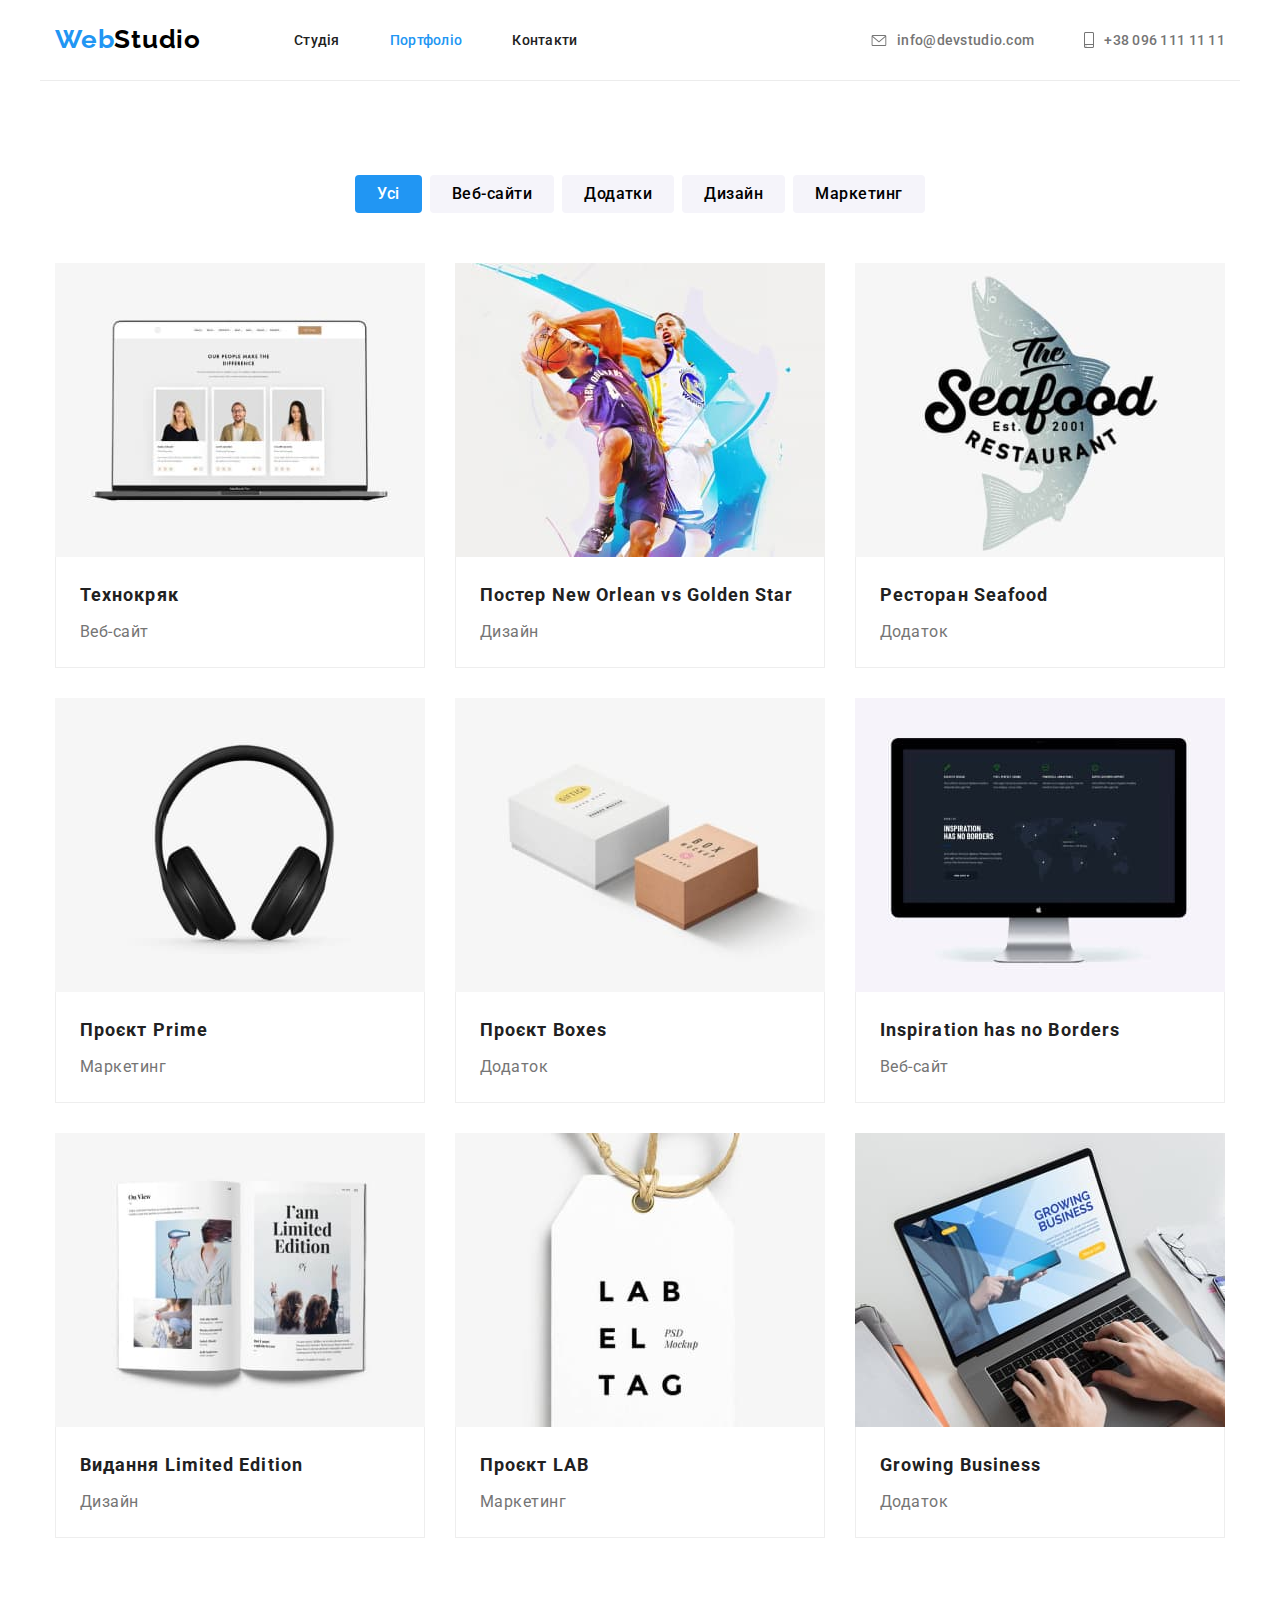
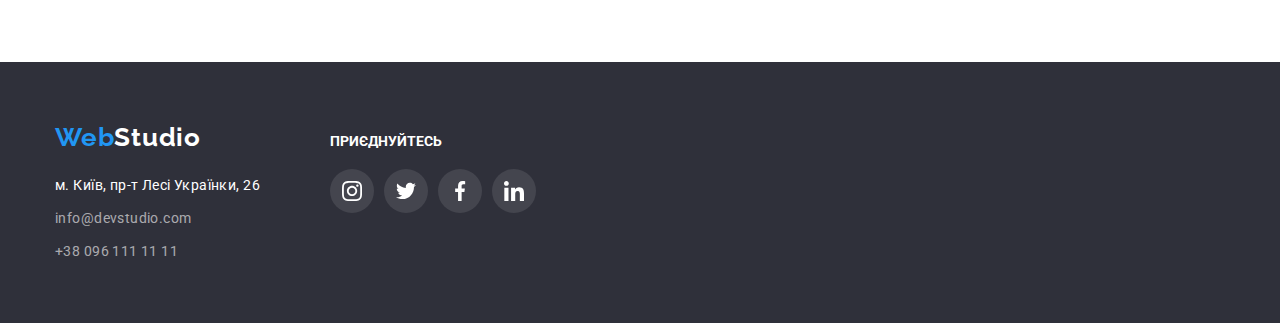
==== portfolio.html @ 6b20730a "підготовка до п’ятої домашньої роботи" ====
<!DOCTYPE html>
<html lang="uk">
  <head>
    <meta charset="UTF-8" />
    <meta http-equiv="X-UA-Compatible" content="IE=edge" />
    <meta name="viewport" content="width=device-width, initial-scale=1.0" />
    <title>Студія</title>
    <link
      rel="stylesheet"
      href="https://cdnjs.cloudflare.com/ajax/libs/modern-normalize/1.1.0/modern-normalize.min.css"
    />
    <link rel="preconnect" href="https://fonts.googleapis.com" />
    <link rel="preconnect" href="https://fonts.gstatic.com" crossorigin />
    <link
      href="https://fonts.googleapis.com/css2?family=Raleway:wght@700&family=Roboto:wght@400;500;700;900&display=swap"
      rel="stylesheet"
    />
    <link rel="stylesheet" href="./css/styles.css" />
  </head>

  <body class="body">
    <!-- Header-->
    <header class="header">
      <div class="container main-nav">
        <nav class="header-nav">
          <a class="header-logo link logo-flex" href="./"
            >Web<span class="header-logo-last">Studio</span></a
          >
          <ul class="header-list list">
            <li class="header-list-item">
              <a class="header-list-link header-link link" href="./studio.html">Студія</a>
            </li>
            <li class="header-list-item">
              <a class="header-list-link header-link link active-link" href="./portfolio.html"
                >Портфоліо</a
              >
            </li>
            <li class="header-list-item">
              <a class="header-list-link header-link link" href="#">Контакти</a>
            </li>
          </ul>
        </nav>
        <ul class="mail-tel-nav list">
          <li class="item">
            <a class="header-mail-link header-link link" href="mailto:info@devstudio.com">
              <svg class="svg-mail" width="16" height="12">
                <use href="./images/icons.svg#h-envelope"></use>
              </svg>
              info@devstudio.com
            </a>
          </li>
          <li class="item">
            <a class="header-tel-link header-link link" href="tel:+380961111111">
              <svg class="svg-tel" width="10" height="16">
                <use href="./images/icons.svg#h-smartphone"></use>
              </svg>
              +38 096 111 11 11</a
            >
          </li>
        </ul>
      </div>
    </header>
    <main>
      <section class="portfolio">
        <div class="container">
          <h1 class="visually-hidden">Projects</h1>
          <ul class="portfolio-menu-flex list">
            <li class="portfolio-menu">
              <button class="portfolio-filtr-link active-filtr" type="buttom">Усі</button>
            </li>
            <li class="portfolio-menu">
              <button class="portfolio-filtr-link" type="buttom">Веб-сайти</button>
            </li>
            <li class="portfolio-menu">
              <button class="portfolio-filtr-link" type="buttom">Додатки</button>
            </li>
            <li class="portfolio-menu">
              <button class="portfolio-filtr-link" type="buttom">Дизайн</button>
            </li>
            <li class="portfolio-menu">
              <button class="portfolio-filtr-link" type="buttom">Маркетинг</button>
            </li>
          </ul>
          <ul class="portfolio-container list">
            <li class="portfolio-container-item">
              <a class="portfolio-link link" href="">
                <img class="portfolio-img" src="./images/proj01.jpg" alt="Photo note" />
                <div class="portfolio-sign">
                  <h2 class="portfolio-project">Технокряк</h2>
                  <p class="portfolio-filtr-name">Веб-сайт</p>
                </div>
              </a>
            </li>
            <li class="portfolio-container-item">
              <a class="portfolio-link link" href="">
                <img class="portfolio-img" src="./images/proj02.jpg" alt="Photo basketball" />
                <div class="portfolio-sign">
                  <h2 class="portfolio-project">Постер New Orlean vs Golden Star</h2>
                  <p class="portfolio-filtr-name">Дизайн</p>
                </div>
              </a>
            </li>
            <li class="portfolio-container-item">
              <a class="portfolio-link link" href="">
                <img class="portfolio-img" src="./images/proj03.jpg" alt="Photo seafood" />
                <div class="portfolio-sign">
                  <h2 class="portfolio-project">Ресторан Seafood</h2>
                  <p class="portfolio-filtr-name">Додаток</p>
                </div>
              </a>
            </li>
            <li class="portfolio-container-item">
              <a class="portfolio-link link" href="">
                <img class="portfolio-img" src="./images/proj04.jpg" alt="Photo earphone" />
                <div class="portfolio-sign">
                  <h2 class="portfolio-project">Проєкт Prime</h2>
                  <p class="portfolio-filtr-name">Маркетинг</p>
                </div>
              </a>
            </li>
            <li class="portfolio-container-item">
              <a class="portfolio-link link" href="">
                <img class="portfolio-img" src="./images/proj05.jpg" alt="Photo boxes" />
                <div class="portfolio-sign">
                  <h2 class="portfolio-project">Проєкт Boxes</h2>
                  <p class="portfolio-filtr-name">Додаток</p>
                </div>
              </a>
            </li>
            <li class="portfolio-container-item">
              <a class="portfolio-link link" href="">
                <img class="portfolio-img" src="./images/proj06.jpg" alt="Photo monitor" />
                <div class="portfolio-sign">
                  <h2 class="portfolio-project">Inspiration has no Borders</h2>
                  <p class="portfolio-filtr-name">Веб-сайт</p>
                </div>
              </a>
            </li>
            <li class="portfolio-container-item">
              <a class="portfolio-link link" href="">
                <img class="portfolio-img" src="./images/proj07.jpg" alt="Photo book" />
                <div class="portfolio-sign">
                  <h2 class="portfolio-project">Видання Limited Edition</h2>
                  <p class="portfolio-filtr-name">Дизайн</p>
                </div>
              </a>
            </li>
            <li class="portfolio-container-item">
              <a class="portfolio-link link" href="">
                <img class="portfolio-img" src="./images/proj08.jpg" alt="Photo label" />
                <div class="portfolio-sign">
                  <h2 class="portfolio-project">Проєкт LAB</h2>
                  <p class="portfolio-filtr-name">Маркетинг</p>
                </div>
              </a>
            </li>
            <li class="portfolio-container-item">
              <a class="portfolio-link link" href="">
                <img class="portfolio-img" src="./images/proj09.jpg" alt="Photo notebook" />
                <div class="portfolio-sign">
                  <h2 class="portfolio-project">Growing Business</h2>
                  <p class="portfolio-filtr-name">Додаток</p>
                </div>
              </a>
            </li>
          </ul>
        </div>
      </section>
    </main>
    <!-- Блок подвал-->
    <footer class="footer">
      <div class="footer-content container">
        <div class="">
          <a class="footer-logo link" href="./">Web<span class="footer-logo-last">Studio</span></a>
          <address>
            <ul class="list adress-list">
              <li class="address-line">
                <a class="footer-list-adress link" href="https://goo.gl/maps/aEc3qN7KsG8WqcRj8"
                  >м. Київ, пр-т Лесі Українки, 26</a
                >
              </li>
              <li class="address-line">
                <a class="footer-list-mail link" href="mailto:info@devstudio.com"
                  >info@devstudio.com</a
                >
              </li>
              <li class="address-line">
                <a class="footer-list-tel link" href="tel:+380961111111">+38 096 111 11 11</a>
              </li>
            </ul>
          </address>
        </div>
        <div class="foot-social-net">
          <h3 class="join-title">приєднуйтесь</h3>
          <ul class="social-icons list">
            <li class="social-item">
              <a href="" class="social-link link">
                <svg class="social-icon" width="20" height="20">
                  <use href="./images/icons.svg#sn-instagram"></use>
                </svg>
              </a>
            </li>
            <li class="social-item">
              <a href="" class="social-link link">
                <svg class="social-icon" width="20" height="20">
                  <use href="./images/icons.svg#sn-twitter"></use>
                </svg>
              </a>
            </li>
            <li class="social-item">
              <a href="" class="social-link link">
                <svg class="social-icon" width="20" height="20">
                  <use href="./images/icons.svg#sn-facebook"></use>
                </svg>
              </a>
            </li>
            <li class="social-item">
              <a href="" class="social-link link">
                <svg class="social-icon" width="20" height="20">
                  <use href="./images/icons.svg#sn-linkedin"></use>
                </svg>
              </a>
            </li>
          </ul>
        </div>
      </div>
    </footer>
  </body>
</html>
---- css/styles.css ----
/* General styles */
:root {
  --primary-text-color: #757575;
  --title-text-color: #212121;
  --header-logo-color: #2196f3;
  --header-logo-last-color: #000000;
  --footer-logo-color: #2196f3;
  --footer-logo-last-color: #ffffff;
  --accent-color: #2196f3;
  --background-color-fon: #2f303a;
  --hero-color: #ffffff;
  --button-bkg-mouse: #188ce8;
  --background-color-button: #2196f3;
  --team-bkg: #f5f4fa;
  --footer-color-list-adress: #ffffff;
  --footer-color-list-mail-tel: rgba(255, 255, 255, 0.6);
  --button-filtr-font: #212121;
  --button-filtr-bkg: #f5f4fa;
  --button-filtr-font-active: #ffffff;
  --button-filtr-bkg-active: #2196f3;
  --main-nav-bottom-border: #ececec;
  --cards-border: #eeeeee;
  --social-fon-active: #2196f3;
  --social-icon: #afb1b8;
  --features-icon-fon: #f5f4fa;
  --clients-border: #afb1b8;
  --foot-line: rgba(255, 255, 255, 0.1);
}
.body {
  font-family: 'Roboto', sans-serif;
  font-style: normal;
}

.visually-hidden {
  position: absolute;
  white-space: nowrap;
  width: 1px;
  height: 1px;
  overflow: hidden;
  border: 0;
  padding: 0;
  clip: rect(0 0 0 0);
  clip-path: inset(50%);
  margin: -1px;
}

h1,
h2,
h3,
h4,
h5,
p,
ul {
  margin: 0;
}
.link {
  text-decoration: none;
}

.list {
  list-style: none;
  padding: 0;
  margin: 0;
}

.container {
  width: 1200px;
  padding-left: 15px;
  padding-right: 15px;
  margin-left: auto;
  margin-right: auto;
  /* outline: 2px solid red; */
}

.main-nav {
  display: flex;
  align-items: center;
  border-bottom: 1px solid var(--main-nav-bottom-border);
}
/* Header styles */
.header-nav {
  display: flex;
}
.logo-flex {
  display: flex;
  padding-top: 24px;
  padding-bottom: 25px;
  margin-left: 0px;
}
.header-logo {
  font-family: 'Raleway';
  font-style: normal;
  font-weight: 700;
  font-size: 26px;
  line-height: calc(31 / 26);
  letter-spacing: 0.03em;
  color: var(--header-logo-color);
}
.header-logo-last {
  margin-right: 0;
  color: var(--header-logo-last-color);
}
.header-list {
  display: flex;
  margin-left: 93px;
}
.header-list-link {
  display: block;
  padding-top: 32px;
  padding-bottom: 32px;
  font-weight: 500;
  font-size: 14px;
  line-height: calc(16 / 14);
  letter-spacing: 0.02em;
  color: var(--title-text-color);
  /* background-color: tomato; */
}

.header-list-item:not(:last-child) {
  margin-right: 50px;
}

.header-list-link:hover,
.header-list-link:active,
.header-tel-link:hover,
.header-tel-link:active,
.header-mail-link:hover,
.header-mail-link:active {
  color: var(--accent-color);
}

.active-link {
  color: var(--accent-color);
}

.mail-tel-nav {
  display: flex;
  margin-left: auto;
}

/* .mail-tel-nav .item + .item {
  margin-left: 50px;
} */
.mail-tel-nav .item:not(:last-child) {
  margin-right: 50px;
}

.header-tel-link {
  display: flex;
  /* justify-content: center; */
  align-items: center;
  font-weight: 500;
  font-size: 14px;
  line-height: calc(16 / 14);
  letter-spacing: 0.02em;
  color: var(--primary-text-color);
}

.header-mail-link {
  display: flex;
  /* text-align: center; */
  align-items: center;
  /* justify-content: center; */
  font-size: 14px;
  font-weight: 500;
  line-height: calc(16 / 14);
  letter-spacing: 0.02em;
  color: var(--primary-text-color);
}

.svg-mail {
  fill: currentColor;
  width: 16px;
  height: 11px;
  margin-right: 10px;
}
/* .svg-mail:hover {
  fill: var(--accent-color);
} */

.svg-tel {
  fill: currentColor;
  margin-right: 10px;
}

/* Hero style  -----------------------------*/
.hero {
  margin-left: auto;
  margin-right: auto;
  padding-top: 200px;
  padding-bottom: 200px;
  text-align: center;
  background-color: var(--background-color-fon);
  /* если пропадет картинка то останется фон для удобства */
  max-width: 1600px;
  height: 600px;
  background-image: linear-gradient(to right, rgba(47, 48, 58, 0.4), rgba(47, 48, 58, 0.4)),
    url('../images/hero-fon.jpg');
  background-repeat: no-repeat;
  background-position: center;
}

.hero-title {
  /* margin-top: 0; */
  width: 696px;
  margin: 0 auto 30px;
  /* равнение маржином c нижним маржином как подсказала ментор */
  font-weight: 900;
  font-size: 44px;
  line-height: calc(60 / 44);
  text-align: center;
  letter-spacing: 0.06em;
  text-transform: uppercase;
  color: var(--hero-color);
  display: block;
}

.hero-button {
  font-family: inherit;
  font-weight: 700;
  font-size: 16px;
  line-height: calc(30 / 16);
  color: var(--hero-color);
  background-color: var(--background-color-button);
  border-radius: 4px;
  border: none;
  padding: 10px 32px;

  /* Width 216px Height 50px  СЂР°Р·РјРµСЂ РєРЅРѕРїРєРё РІ РјР°РєРµС‚Рµ*/
}
.hero-button:hover,
.hero-button:active {
  background-color: var(--button-bkg-mouse);
  cursor: pointer;
}

/* Features styles */
.features {
  padding-top: 94px;
  padding-bottom: 94px;
  /* background-color: #188ce8; */
}
.features-titles {
  margin-top: 0;
  margin-bottom: 10px;
  text-align: left;
  font-weight: 700;
  font-size: 14px;
  line-height: calc(16 / 14);
  letter-spacing: 0.03em;
  text-transform: uppercase;
  color: var(--title-text-color);
}
.features-icon {
  display: flex;
  justify-content: center;
  align-items: center;
  width: 270px;
  height: 120px;
  background-color: var(--features-icon-fon);
  border-radius: 4px;
  margin-bottom: 30px;
}
.features-icon-size {
  width: 70px;
  height: 70px;
}

.features-list {
  display: flex;
  flex-wrap: wrap;
}

.features-list-item {
  width: 270px;
  margin-right: 30px;
  margin-bottom: 0;
}
.features-list-item:nth-child(4n) {
  margin-right: 0;
}

.features-text {
  font-weight: 400;
  font-size: 14px;
  line-height: calc(24 / 14);
  letter-spacing: 0.03em;
  color: var(--primary-text-color);
}
.feature .features-text {
  margin-top: 0;
  margin-bottom: 0;
  font-weight: 400;
  font-size: 14px;
  line-height: calc(24 / 14);
  letter-spacing: 0.03em;
  color: var(--primary-text-color);
}
/* works styles */
.works {
  margin-top: 0;
  margin-bottom: 0;
  padding-bottom: 94px;
}
.title-works {
  margin-top: 0;
  margin-bottom: 50px;
  font-weight: 700;
  font-size: 36px;
  line-height: calc(42 / 36);
  text-align: center;
  letter-spacing: 0.03em;
  color: var(--title-text-color);
}
.works-flex {
  display: flex;
}
.works-flex-item {
  width: 370px;
  margin-right: 30px;
}
.works-flex-item:nth-child(3n) {
  margin-right: 0;
}
/* team styles */

.team {
  margin-top: 0;
  margin-bottom: 0;
  padding-top: 94px;
  padding-bottom: 94px;
  background-color: var(--team-bkg);
}
.team-title {
  margin-top: 0;
  margin-bottom: 50px;
  font-weight: 700;
  font-size: 36px;
  line-height: calc(42 / 36);
  text-align: center;
  letter-spacing: 0.03em;
  color: var(--title-text-color);
}

.team-cards {
  display: flex;
}
.particapant-photo {
  display: block;
  width: 100%;
  height: auto;
}
.team-cards-item {
  width: 270px;
  margin-right: 30px;
  background-color: var(--button-filtr-font-active);
  box-shadow: 0px 2px 1px rgba(0, 0, 0, 0.2), 0px 1px 1px rgba(0, 0, 0, 0.14),
    0px 1px 3px rgba(0, 0, 0, 0.12);
}
.team-cards-item:nth-child(4n) {
  margin-right: 0;
}
.particapant-photo {
  margin-top: 0;
  margin-bottom: 0;
}
.particapant-sign {
  padding-top: 30px;
  padding-bottom: 30px;
}
.particapant-name {
  font-weight: 500;
  font-size: 16px;
  line-height: calc(19 / 16);
  text-align: center;
  letter-spacing: 0.03em;
  color: var(--title-text-color);
}
.particapant-post {
  margin-top: 10px;
  font-weight: 400;
  font-size: 16px;
  line-height: calc(19 / 16);
  text-align: center;
  letter-spacing: 0.03em;
  color: var(--primary-text-color);
}

.team-cards-item .social-icons {
  display: flex;
  justify-content: center;
  margin-top: 16px;
}
.team-cards-item .social-item {
  width: 44px;
  height: 44px;
  margin-right: 10px;
}
.team-cards-item .social-item:last-child {
  margin-right: 0;
}
.team-cards-item .social-link {
  width: 100%;
  height: 100%;
  display: inline-block;
  display: flex;
  align-items: center;
  justify-content: center;
  background-color: #ffff;
  border-radius: 50%;
}
.team-cards-item .social-link:hover {
  background-color: var(--social-fon-active);
}

.team-cards-item .social-icon {
  /* fill: red; */
  fill: var(--social-icon);
}
.team-cards-item .social-link:hover .social-icon {
  fill: var(--hero-color);
  /* (СУПЕР способ Карины) */
}

.clients {
  margin-top: 0;
  margin-bottom: 0;
  padding-top: 94px;
  padding-bottom: 94px;
}
.clients-title {
  margin-top: 0;
  margin-bottom: 50px;
  color: var(--title-text-color);
  font-weight: 700;
  font-size: 36px;
  line-height: calc(42 / 36);
  text-align: center;
}
.clients-content {
  display: flex;
  gap: 30px;
}
.clients-item {
  flex-basis: calc((100% - 5 * 30px) / 6);
}

/* .clients-item:last-child {
  margin-right: 0px;
}    чекаю на формулу від пані Наталі */

.clients-link {
  display: flex;
  align-items: center;
  justify-content: center;
  border: 1px solid var(--clients-border);
  border-radius: 4px;
  height: 92px;
  color: var(--clients-border);
}

.clients-link:hover {
  color: var(--accent-color);
  border: 1px solid var(--accent-color);
}
/* А здесь без фокуса Карины сработало  */
.clients-icon-logo {
  fill: currentColor;
}

/* footer styles */
.footer {
  padding-top: 60px;
  padding-bottom: 60px;
  background-color: var(--background-color-fon);
}

.footer-content {
  display: flex;
  align-items: baseline;
}
.footer-logo {
  font-family: 'Raleway';
  font-style: normal;
  font-weight: 700;
  font-size: 26px;
  line-height: calc(31 / 26);
  letter-spacing: 0.03em;
  color: var(--footer-logo-color);
}
.footer-logo-last {
  color: var(--footer-logo-last-color);
}
.adress-list {
  display: block;
  margin-top: 20px;
}
.address-line:not(:last-child) {
  margin-bottom: 9px;
}
.footer-list-adress {
  font-style: normal;
  font-weight: 400;
  font-size: 14px;
  line-height: calc(24 / 14);
  letter-spacing: 0.03em;
  color: var(--footer-color-list-adress);
}
.footer-list-mail {
  font-style: normal;
  font-weight: 400;
  font-size: 14px;
  line-height: calc(24 / 14);
  letter-spacing: 0.03em;
  color: var(--footer-color-list-mail-tel);
}
.footer-list-tel {
  font-style: normal;
  font-weight: 400;
  font-size: 14px;
  line-height: calc(24 / 14);
  letter-spacing: 0.03em;
  color: var(--footer-color-list-mail-tel);
}
.footer-list-adress:hover,
.footer-list-adress:active,
.footer-list-mail:hover,
.footer-list-mail:active,
.footer-list-tel:hover,
.footer-list-tel:active {
  color: var(--accent-color);
}
.foot-social-net {
  display: block;
  margin-left: 70px;
}
.join-title {
  color: var(--footer-color-list-adress);
  font-weight: 700;
  font-size: 14px;
  line-height: calc(16 / 14);
  text-transform: uppercase;
  margin-bottom: 20px;
}
.foot-social-net .social-icons {
  display: flex;
  justify-content: center;
}
.foot-social-net .social-item {
  width: 44px;
  height: 44px;
  margin-right: 10px;
}
.foot-social-net .social-item:last-child {
  margin-right: 0;
}
.foot-social-net .social-link {
  width: 100%;
  height: 100%;
  display: inline-block;
  display: flex;
  align-items: center;
  justify-content: center;
  background-color: var(--foot-line);
  border-radius: 50%;
}

.foot-social-net .social-link:hover {
  background-color: var(--social-fon-active);
}

.foot-social-net .social-icon {
  fill: var(--hero-color);
}
.foot-social-net .social-link:hover .social-icon {
  fill: var(--hero-color);
  /* (СУПЕР способ Карины) */
}

/* portfolio */
.portfolio {
  padding-top: 94px;
  padding-bottom: 94px;
}
.portfolio-menu-flex {
  display: flex;
  justify-content: center;
}
.portfolio-filtr-link {
  padding: 6px 22px;
  font-family: inherit;
  font-weight: 500;
  font-size: 16px;
  line-height: calc(26 / 16);
  text-align: center;
  letter-spacing: 0.03em;
  color: var(--button-filtr-fontr);
  background-color: var(--button-filtr-bkg);
  cursor: pointer;
  border: none;
  border-radius: 4px;
}
.portfolio-menu:not(:last-child) {
  margin-right: 8px;
}
.active-filtr {
  color: var(--button-filtr-font-active);
  background-color: var(--button-filtr-bkg-active);
}
.portfolio-filtr-link:hover,
.portfolio-filtr-link:active {
  color: var(--button-filtr-font-active);
  background-color: var(--button-filtr-bkg-active);
  box-shadow: 0px 2px 2px rgba(0, 0, 0, 0.12), 0px 1px 2px rgba(0, 0, 0, 0.08);
}
.portfolio-container {
  display: flex;
  flex-wrap: wrap;
  margin-top: 50px;
}
.portfolio-container-item {
  width: 370px;
  margin-right: 30px;
  margin-bottom: 30px;
  flex-basis: calc((100% - 60px) / 3);
}
.portfolio-container-item:nth-child(3n) {
  margin-right: 0;
}
.portfolio-container-item:last-child {
  margin-right: 0;
  margin-bottom: 0;
}
.portfolio-link {
  display: block;
}
.portfolio-link:hover {
  box-shadow: 1px 4px 6px rgba(0, 0, 0, 0.16), 0px 4px 4px rgba(0, 0, 0, 0.06),
    0px 1px 1px rgba(0, 0, 0, 0.12);
}
.portfolio-img {
  display: block;
  width: 100%;
  height: auto;
}
.portfolio-sign {
  padding: 20px 24px;
  border-right: 1px solid var(--cards-border);
  border-bottom: 1px solid var(--cards-border);
  border-left: 1px solid var(--cards-border);
}
.portfolio-project {
  font-weight: 700;
  font-size: 18px;
  line-height: calc(36 / 18);
  letter-spacing: 0.06em;
  color: var(--title-text-color);
}
.portfolio-filtr-name {
  margin-top: 4px;
  font-weight: 400;
  font-size: 16px;
  line-height: calc(30 / 16);
  letter-spacing: 0.03em;
  color: var(--primary-text-color);
}

/* .portfolio-container-item:nth-child(-n + 3) {
  margin-bottom: 0; */
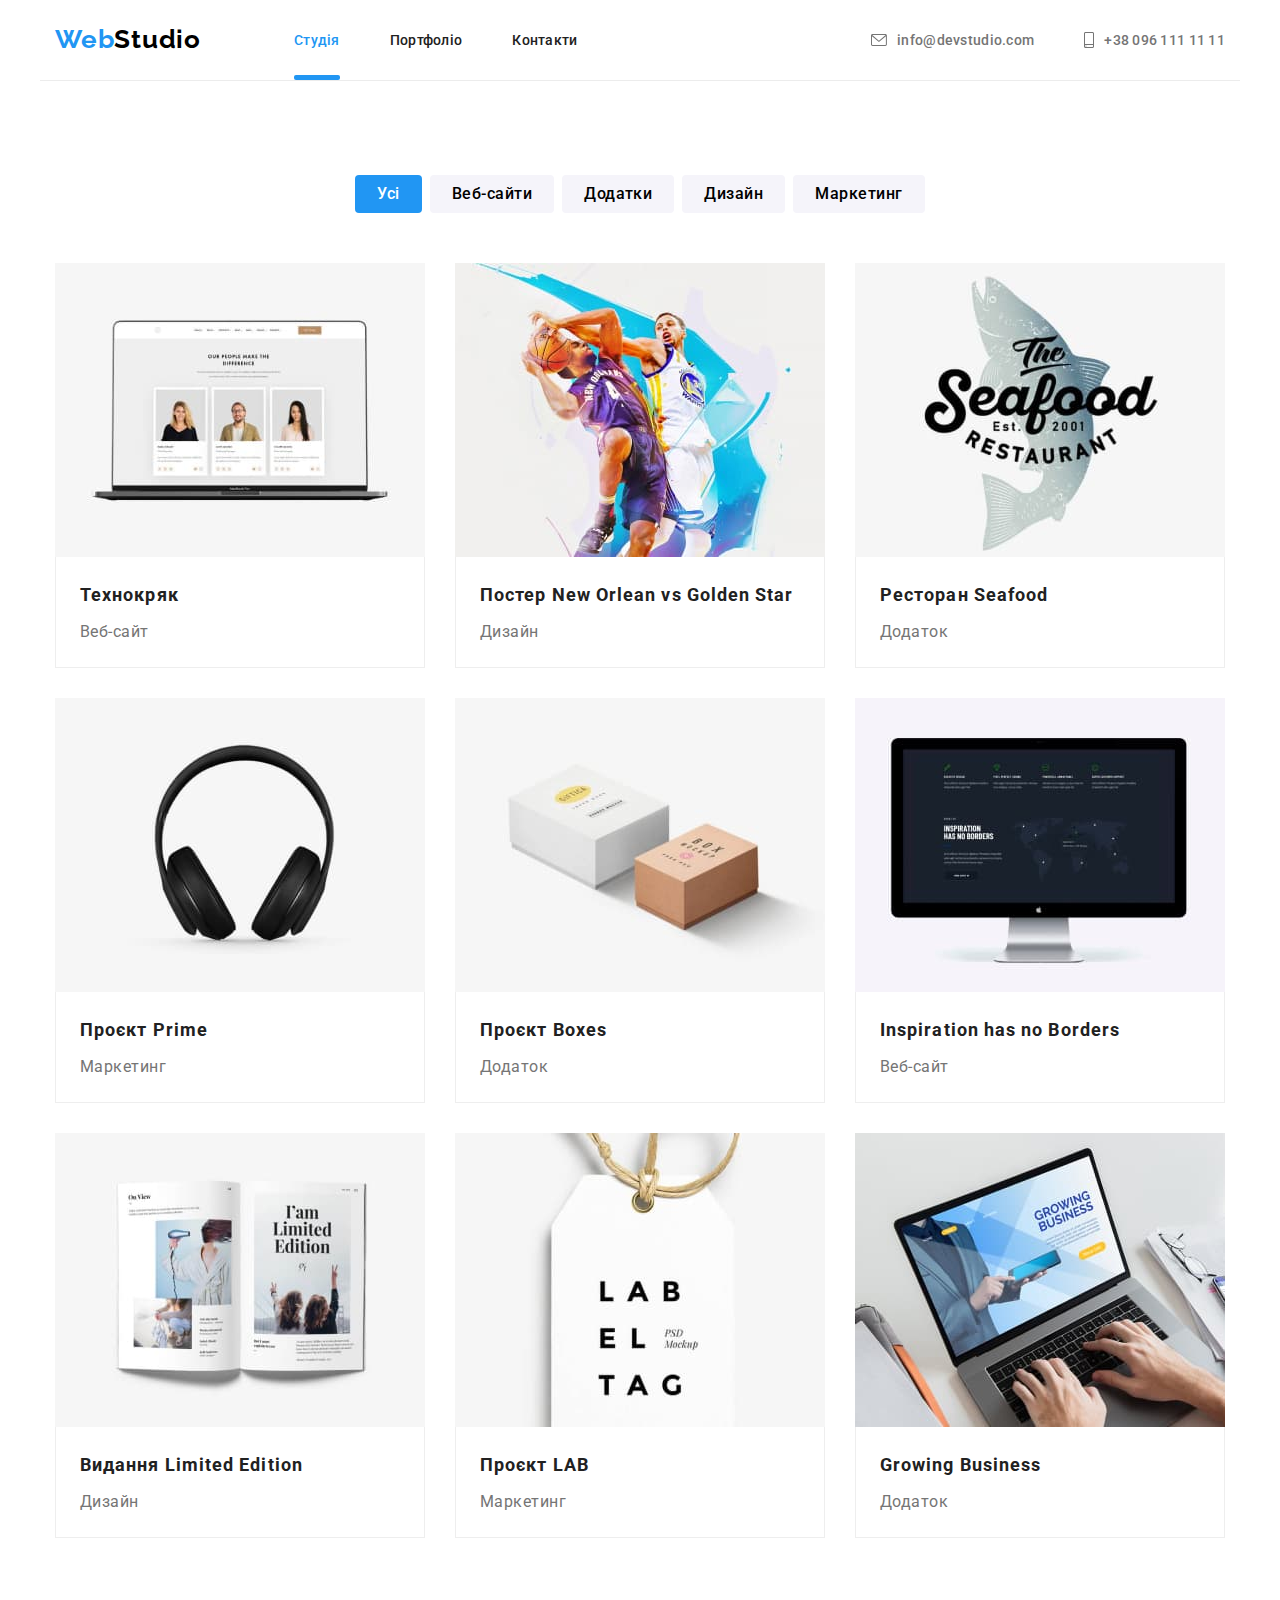
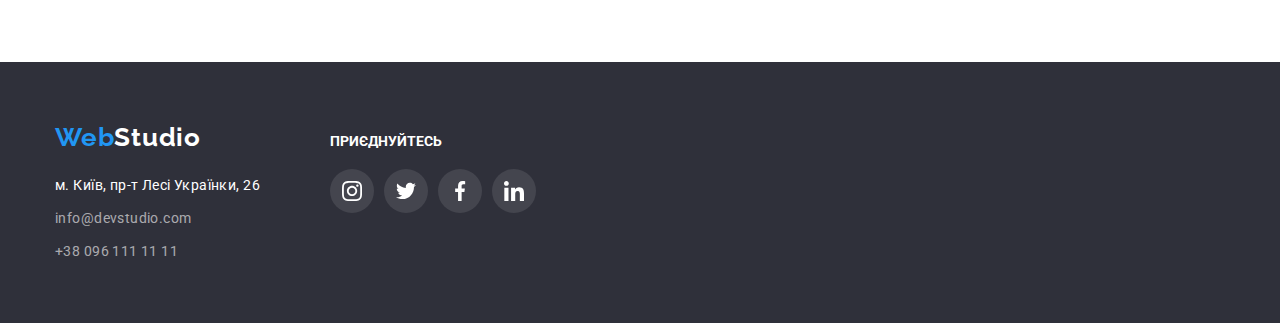
==== commit 7e065330: "зробив все окрім модалки" ====
--- a/portfolio.html
+++ b/portfolio.html
@@ -23,42 +23,36 @@
     <header class="header">
       <div class="container main-nav">
         <nav class="header-nav">
-          <a class="header-logo link logo-flex" href="./"
-            >Web<span class="header-logo-last">Studio</span></a
-          >
+          <a class="header-logo link logo-flex" href="./">Web<span class="header-logo-last">Studio</span></a>
           <ul class="header-list list">
             <li class="header-list-item">
-              <a class="header-list-link header-link link" href="./studio.html">Студія</a>
+              <a class="header-list-link link active-link" href="./studio.html"
+                >Студія</a
+              >
             </li>
             <li class="header-list-item">
-              <a class="header-list-link header-link link active-link" href="./portfolio.html"
-                >Портфоліо</a
-              >
+              <a class="header-list-link link" href="./portfolio.html">Портфоліо</a>
             </li>
             <li class="header-list-item">
-              <a class="header-list-link header-link link" href="#">Контакти</a>
+              <a class="header-list-link link" href="#">Контакти</a>
             </li>
           </ul>
         </nav>
-        <ul class="mail-tel-nav list">
-          <li class="item">
-            <a class="header-mail-link header-link link" href="mailto:info@devstudio.com">
-              <svg class="svg-mail" width="16" height="12">
-                <use href="./images/icons.svg#h-envelope"></use>
-              </svg>
-              info@devstudio.com
-            </a>
-          </li>
-          <li class="item">
-            <a class="header-tel-link header-link link" href="tel:+380961111111">
-              <svg class="svg-tel" width="10" height="16">
-                <use href="./images/icons.svg#h-smartphone"></use>
-              </svg>
-              +38 096 111 11 11</a
-            >
-          </li>
-        </ul>
-      </div>
+            <ul class="mail-tel-nav list">
+            <li class="item">
+              <a class="header-mail-link link" href="mailto:info@devstudio.com">
+                <svg class="svg-mail" width="16" height="12">
+                  <use href="./images/icons.svg#h-envelope"></use>
+                </svg>info@devstudio.com</a>
+            </li>
+            <li class="item">
+              <a class="header-tel-link link" href="tel:+380961111111">
+                <svg class="svg-tel" width="10" height="16">
+                  <use href="./images/icons.svg#h-smartphone"></use>
+                </svg>+38 096 111 11 11</a>
+            </li>
+            </ul>
+        </div>
     </header>
     <main>
       <section class="portfolio">
@@ -84,7 +78,10 @@
           <ul class="portfolio-container list">
             <li class="portfolio-container-item">
               <a class="portfolio-link link" href="">
-                <img class="portfolio-img" src="./images/proj01.jpg" alt="Photo note" />
+                <div class="portfolio-img-wrapper">
+                  <img class="portfolio-img" src="./images/proj01.jpg" alt="Photo note" />
+                  <div class="portfolio-img-description">Ресурс пропонує комплексні пропозиції з різним рівнем функціоналу та сервісів. Все це дозволить відвідувачу отримати вичерпні відомості про компанію чи приватну особу.</div>
+                </div>
                 <div class="portfolio-sign">
                   <h2 class="portfolio-project">Технокряк</h2>
                   <p class="portfolio-filtr-name">Веб-сайт</p>
@@ -93,7 +90,10 @@
             </li>
             <li class="portfolio-container-item">
               <a class="portfolio-link link" href="">
-                <img class="portfolio-img" src="./images/proj02.jpg" alt="Photo basketball" />
+                <div class="portfolio-img-wrapper">
+                  <img class="portfolio-img" src="./images/proj02.jpg" alt="Photo note" />
+                  <div class="portfolio-img-description">Ресурс пропонує комплексні пропозиції з різним рівнем функціоналу та сервісів. Все це дозволить відвідувачу отримати вичерпні відомості про компанію чи приватну особу.</div>
+                </div>
                 <div class="portfolio-sign">
                   <h2 class="portfolio-project">Постер New Orlean vs Golden Star</h2>
                   <p class="portfolio-filtr-name">Дизайн</p>
@@ -102,7 +102,10 @@
             </li>
             <li class="portfolio-container-item">
               <a class="portfolio-link link" href="">
-                <img class="portfolio-img" src="./images/proj03.jpg" alt="Photo seafood" />
+                <div class="portfolio-img-wrapper">
+                  <img class="portfolio-img" src="./images/proj03.jpg" alt="Photo note" />
+                  <div class="portfolio-img-description">Ресурс пропонує комплексні пропозиції з різним рівнем функціоналу та сервісів. Все це дозволить відвідувачу отримати вичерпні відомості про компанію чи приватну особу.</div>
+                </div>
                 <div class="portfolio-sign">
                   <h2 class="portfolio-project">Ресторан Seafood</h2>
                   <p class="portfolio-filtr-name">Додаток</p>
@@ -111,7 +114,10 @@
             </li>
             <li class="portfolio-container-item">
               <a class="portfolio-link link" href="">
-                <img class="portfolio-img" src="./images/proj04.jpg" alt="Photo earphone" />
+                <div class="portfolio-img-wrapper">
+                  <img class="portfolio-img" src="./images/proj04.jpg" alt="Photo note" />
+                  <div class="portfolio-img-description">Ресурс пропонує комплексні пропозиції з різним рівнем функціоналу та сервісів. Все це дозволить відвідувачу отримати вичерпні відомості про компанію чи приватну особу.</div>
+                </div>
                 <div class="portfolio-sign">
                   <h2 class="portfolio-project">Проєкт Prime</h2>
                   <p class="portfolio-filtr-name">Маркетинг</p>
@@ -120,7 +126,10 @@
             </li>
             <li class="portfolio-container-item">
               <a class="portfolio-link link" href="">
-                <img class="portfolio-img" src="./images/proj05.jpg" alt="Photo boxes" />
+                <div class="portfolio-img-wrapper">
+                  <img class="portfolio-img" src="./images/proj05.jpg" alt="Photo note" />
+                  <div class="portfolio-img-description">Ресурс пропонує комплексні пропозиції з різним рівнем функціоналу та сервісів. Все це дозволить відвідувачу отримати вичерпні відомості про компанію чи приватну особу.</div>
+                </div>
                 <div class="portfolio-sign">
                   <h2 class="portfolio-project">Проєкт Boxes</h2>
                   <p class="portfolio-filtr-name">Додаток</p>
@@ -129,7 +138,10 @@
             </li>
             <li class="portfolio-container-item">
               <a class="portfolio-link link" href="">
-                <img class="portfolio-img" src="./images/proj06.jpg" alt="Photo monitor" />
+                <div class="portfolio-img-wrapper">
+                  <img class="portfolio-img" src="./images/proj06.jpg" alt="Photo note" />
+                  <div class="portfolio-img-description">Ресурс пропонує комплексні пропозиції з різним рівнем функціоналу та сервісів. Все це дозволить відвідувачу отримати вичерпні відомості про компанію чи приватну особу.</div>
+                </div>
                 <div class="portfolio-sign">
                   <h2 class="portfolio-project">Inspiration has no Borders</h2>
                   <p class="portfolio-filtr-name">Веб-сайт</p>
@@ -138,7 +150,10 @@
             </li>
             <li class="portfolio-container-item">
               <a class="portfolio-link link" href="">
-                <img class="portfolio-img" src="./images/proj07.jpg" alt="Photo book" />
+                <div class="portfolio-img-wrapper">
+                  <img class="portfolio-img" src="./images/proj07.jpg" alt="Photo note" />
+                  <div class="portfolio-img-description">Ресурс пропонує комплексні пропозиції з різним рівнем функціоналу та сервісів. Все це дозволить відвідувачу отримати вичерпні відомості про компанію чи приватну особу.</div>
+                </div>
                 <div class="portfolio-sign">
                   <h2 class="portfolio-project">Видання Limited Edition</h2>
                   <p class="portfolio-filtr-name">Дизайн</p>
@@ -147,7 +162,10 @@
             </li>
             <li class="portfolio-container-item">
               <a class="portfolio-link link" href="">
-                <img class="portfolio-img" src="./images/proj08.jpg" alt="Photo label" />
+                <div class="portfolio-img-wrapper">
+                  <img class="portfolio-img" src="./images/proj08.jpg" alt="Photo note" />
+                  <div class="portfolio-img-description">Ресурс пропонує комплексні пропозиції з різним рівнем функціоналу та сервісів. Все це дозволить відвідувачу отримати вичерпні відомості про компанію чи приватну особу.</div>
+                </div>
                 <div class="portfolio-sign">
                   <h2 class="portfolio-project">Проєкт LAB</h2>
                   <p class="portfolio-filtr-name">Маркетинг</p>
@@ -156,7 +174,10 @@
             </li>
             <li class="portfolio-container-item">
               <a class="portfolio-link link" href="">
-                <img class="portfolio-img" src="./images/proj09.jpg" alt="Photo notebook" />
+                <div class="portfolio-img-wrapper">
+                  <img class="portfolio-img" src="./images/proj09.jpg" alt="Photo note" />
+                  <div class="portfolio-img-description">Ресурс пропонує комплексні пропозиції з різним рівнем функціоналу та сервісів. Все це дозволить відвідувачу отримати вичерпні відомості про компанію чи приватну особу.</div>
+                </div>
                 <div class="portfolio-sign">
                   <h2 class="portfolio-project">Growing Business</h2>
                   <p class="portfolio-filtr-name">Додаток</p>
--- a/css/styles.css
+++ b/css/styles.css
@@ -108,11 +108,14 @@
   display: block;
   padding-top: 32px;
   padding-bottom: 32px;
+  color: var(--title-text-color);
   font-weight: 500;
   font-size: 14px;
   line-height: calc(16 / 14);
   letter-spacing: 0.02em;
-  color: var(--title-text-color);
+  transition-duration: 250ms;
+  transition-timing-function: cubic-bezier(0.4, 0, 0.2, 1);
+  position: relative;
   /* background-color: tomato; */
 }
 
@@ -133,6 +136,27 @@
   color: var(--accent-color);
 }
 
+.header-list-link::after {
+  content: " ";
+  display: block;
+  width: 100%;
+  height: 5px;
+  border-radius: 2px;
+  background-color: var(--accent-color);
+  position: absolute;
+  left: 0px;
+  bottom: 0px;
+  opacity: 0;
+  transition-property: opacity;
+  transition-duration: 250ms;
+  transition-timing-function: cubic-bezier(0.4, 0, 0.2, 1);
+}
+.header-list-link:hover:after {
+  opacity: 1;
+}
+.active-link::after {
+  opacity: 1;
+}
 .mail-tel-nav {
   display: flex;
   margin-left: auto;
@@ -147,31 +171,30 @@
 
 .header-tel-link {
   display: flex;
-  /* justify-content: center; */
   align-items: center;
   font-weight: 500;
   font-size: 14px;
   line-height: calc(16 / 14);
   letter-spacing: 0.02em;
   color: var(--primary-text-color);
+  transition-duration: 250ms;
+  transition-timing-function: cubic-bezier(0.4, 0, 0.2, 1);
 }
 
 .header-mail-link {
   display: flex;
-  /* text-align: center; */
-  align-items: center;
-  /* justify-content: center; */
+  align-items: center;
   font-size: 14px;
   font-weight: 500;
   line-height: calc(16 / 14);
   letter-spacing: 0.02em;
   color: var(--primary-text-color);
+  transition-duration: 250ms;
+  transition-timing-function: cubic-bezier(0.4, 0, 0.2, 1);
 }
 
 .svg-mail {
   fill: currentColor;
-  width: 16px;
-  height: 11px;
   margin-right: 10px;
 }
 /* .svg-mail:hover {
@@ -225,12 +248,12 @@
   border-radius: 4px;
   border: none;
   padding: 10px 32px;
-
-  /* Width 216px Height 50px  СЂР°Р·РјРµСЂ РєРЅРѕРїРєРё РІ РјР°РєРµС‚Рµ*/
-}
+  transition-duration: 250ms;
+  transition-timing-function: cubic-bezier(0.4, 0, 0.2, 1);
+  }
 .hero-button:hover,
 .hero-button:active {
-  background-color: var(--button-bkg-mouse);
+  background-color: var(--button-bkg-mouse); 
   cursor: pointer;
 }
 
@@ -318,9 +341,27 @@
 .works-flex-item {
   width: 370px;
   margin-right: 30px;
+  position: relative;
 }
 .works-flex-item:nth-child(3n) {
   margin-right: 0;
+}
+.works-description {
+  display: flex;
+  justify-content: center;
+  align-items: center;
+  width: 100%;
+  height: 70px;
+  color: var(--hero-color);
+  font-weight: 700;
+  font-size: 14px;
+  line-height: calc(16 / 14);
+  text-align: center;
+  text-transform: uppercase;
+  margin: 0px;
+  background-color: rgba(47, 48, 58, 0.8);
+  position: absolute;
+  bottom: 0;
 }
 /* team styles */
 
@@ -402,12 +443,14 @@
 .team-cards-item .social-link {
   width: 100%;
   height: 100%;
-  display: inline-block;
+  /* display: inline-block; */
   display: flex;
   align-items: center;
   justify-content: center;
   background-color: #ffff;
   border-radius: 50%;
+  transition-duration: 250ms;
+  transition-timing-function: cubic-bezier(0.4, 0, 0.2, 1);
 }
 .team-cards-item .social-link:hover {
   background-color: var(--social-fon-active);
@@ -457,6 +500,8 @@
   border-radius: 4px;
   height: 92px;
   color: var(--clients-border);
+  transition-duration: 250ms;
+  transition-timing-function: cubic-bezier(0.4, 0, 0.2, 1);
 }
 
 .clients-link:hover {
@@ -505,6 +550,8 @@
   line-height: calc(24 / 14);
   letter-spacing: 0.03em;
   color: var(--footer-color-list-adress);
+  transition-duration: 250ms;
+  transition-timing-function: cubic-bezier(0.4, 0, 0.2, 1);
 }
 .footer-list-mail {
   font-style: normal;
@@ -513,6 +560,8 @@
   line-height: calc(24 / 14);
   letter-spacing: 0.03em;
   color: var(--footer-color-list-mail-tel);
+  transition-duration: 250ms;
+  transition-timing-function: cubic-bezier(0.4, 0, 0.2, 1);
 }
 .footer-list-tel {
   font-style: normal;
@@ -521,6 +570,8 @@
   line-height: calc(24 / 14);
   letter-spacing: 0.03em;
   color: var(--footer-color-list-mail-tel);
+  transition-duration: 250ms;
+  transition-timing-function: cubic-bezier(0.4, 0, 0.2, 1);
 }
 .footer-list-adress:hover,
 .footer-list-adress:active,
@@ -563,6 +614,8 @@
   justify-content: center;
   background-color: var(--foot-line);
   border-radius: 50%;
+  transition-duration: 250ms;
+  transition-timing-function: cubic-bezier(0.4, 0, 0.2, 1);
 }
 
 .foot-social-net .social-link:hover {
@@ -599,6 +652,8 @@
   cursor: pointer;
   border: none;
   border-radius: 4px;
+  transition-duration: 250ms;
+  transition-timing-function: cubic-bezier(0.4, 0, 0.2, 1);
 }
 .portfolio-menu:not(:last-child) {
   margin-right: 8px;
@@ -634,6 +689,34 @@
 .portfolio-link {
   display: block;
 }
+.portfolio-container .portfolio-img-wrapper {
+  /* portfolio-container-item */
+  /* portfolio-link */
+  position: relative;
+  overflow: hidden;
+}
+.portfolio-img-description {
+  background-color: rgba(33, 150, 243, 0.9);
+  position: absolute;
+  bottom: 0;
+  top: 0;
+  left: 0;
+  right: 0;
+  display: flex;
+  justify-content: center;
+  align-items: center;
+  color: var(--hero-color);
+  font-weight: 400;
+  font-size: 18px;
+  line-height: calc(28 / 18);
+  padding: 20px;
+  transform: translateY(100%);
+  transition: transform 250ms cubic-bezier(0.4, 0, 0.2, 1);  
+}
+.portfolio-container .portfolio-container-item:hover  .portfolio-img-description {
+  transform: translateY(0);  
+}
+
 .portfolio-link:hover {
   box-shadow: 1px 4px 6px rgba(0, 0, 0, 0.16), 0px 4px 4px rgba(0, 0, 0, 0.06),
     0px 1px 1px rgba(0, 0, 0, 0.12);
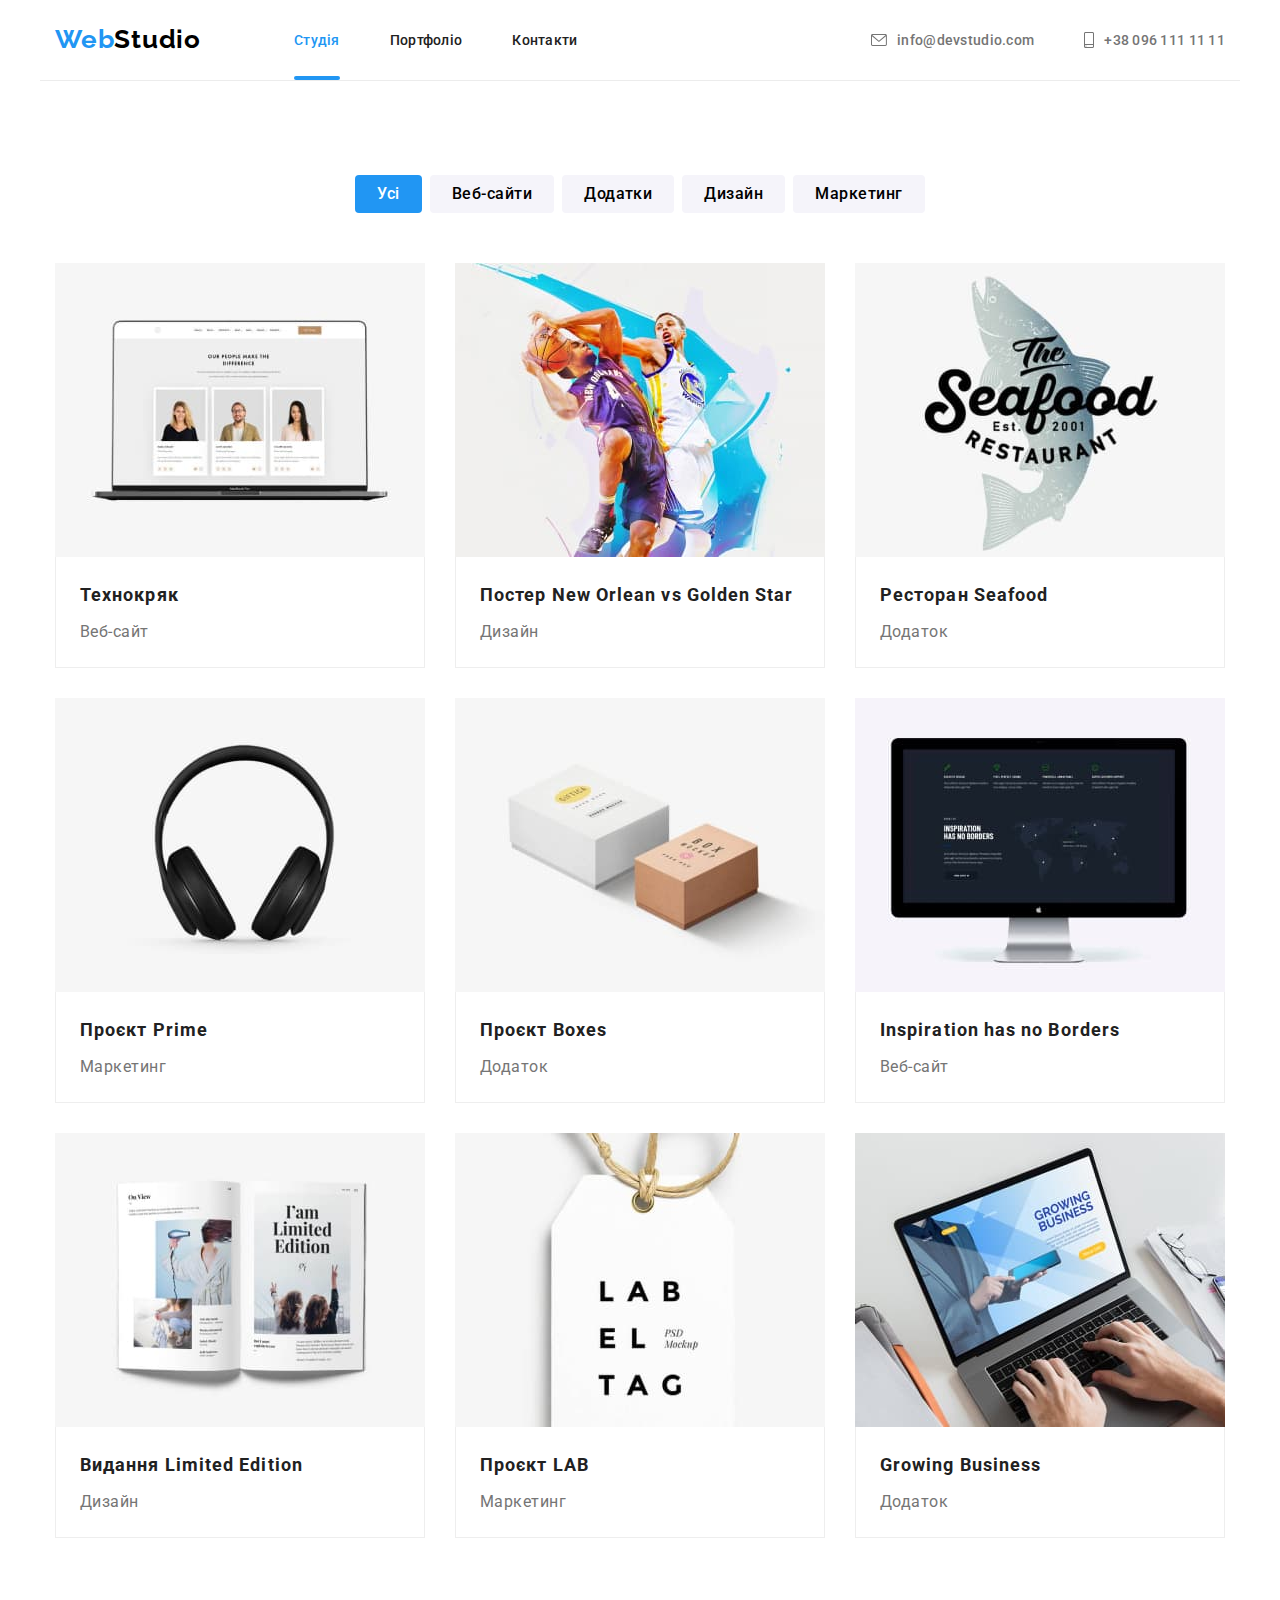
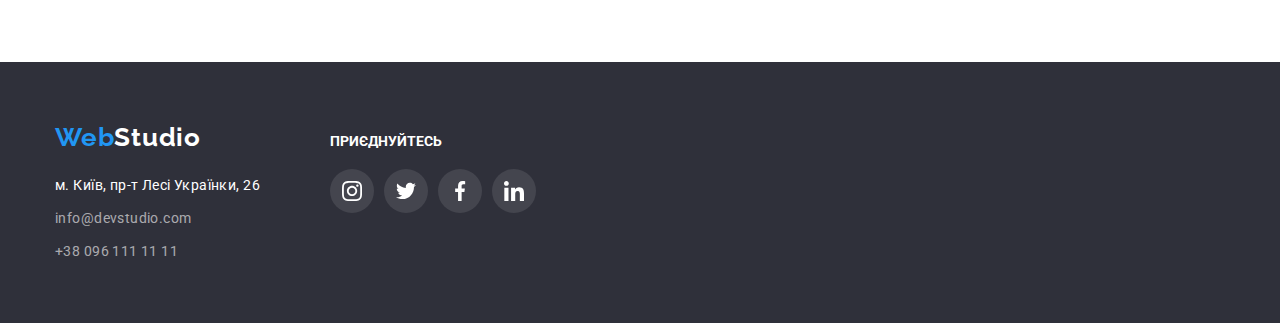
==== commit 4969c45e: "виправив домашню роботу 15/11/22" ====
--- a/portfolio.html
+++ b/portfolio.html
@@ -80,7 +80,7 @@
               <a class="portfolio-link link" href="">
                 <div class="portfolio-img-wrapper">
                   <img class="portfolio-img" src="./images/proj01.jpg" alt="Photo note" />
-                  <div class="portfolio-img-description">Ресурс пропонує комплексні пропозиції з різним рівнем функціоналу та сервісів. Все це дозволить відвідувачу отримати вичерпні відомості про компанію чи приватну особу.</div>
+                  <div class="portfolio-img-description"><p>Ресурс пропонує комплексні пропозиції з різним рівнем функціоналу та сервісів. Все це дозволить відвідувачу отримати вичерпні відомості про компанію чи приватну особу.</p></div>
                 </div>
                 <div class="portfolio-sign">
                   <h2 class="portfolio-project">Технокряк</h2>
@@ -92,7 +92,7 @@
               <a class="portfolio-link link" href="">
                 <div class="portfolio-img-wrapper">
                   <img class="portfolio-img" src="./images/proj02.jpg" alt="Photo note" />
-                  <div class="portfolio-img-description">Ресурс пропонує комплексні пропозиції з різним рівнем функціоналу та сервісів. Все це дозволить відвідувачу отримати вичерпні відомості про компанію чи приватну особу.</div>
+                  <div class="portfolio-img-description"><p>Ресурс пропонує комплексні пропозиції з різним рівнем функціоналу та сервісів. Все це дозволить відвідувачу отримати вичерпні відомості про компанію чи приватну особу.</p></div>
                 </div>
                 <div class="portfolio-sign">
                   <h2 class="portfolio-project">Постер New Orlean vs Golden Star</h2>
@@ -104,7 +104,7 @@
               <a class="portfolio-link link" href="">
                 <div class="portfolio-img-wrapper">
                   <img class="portfolio-img" src="./images/proj03.jpg" alt="Photo note" />
-                  <div class="portfolio-img-description">Ресурс пропонує комплексні пропозиції з різним рівнем функціоналу та сервісів. Все це дозволить відвідувачу отримати вичерпні відомості про компанію чи приватну особу.</div>
+                  <div class="portfolio-img-description"><p>Ресурс пропонує комплексні пропозиції з різним рівнем функціоналу та сервісів. Все це дозволить відвідувачу отримати вичерпні відомості про компанію чи приватну особу.</p></div>
                 </div>
                 <div class="portfolio-sign">
                   <h2 class="portfolio-project">Ресторан Seafood</h2>
@@ -116,7 +116,7 @@
               <a class="portfolio-link link" href="">
                 <div class="portfolio-img-wrapper">
                   <img class="portfolio-img" src="./images/proj04.jpg" alt="Photo note" />
-                  <div class="portfolio-img-description">Ресурс пропонує комплексні пропозиції з різним рівнем функціоналу та сервісів. Все це дозволить відвідувачу отримати вичерпні відомості про компанію чи приватну особу.</div>
+                  <div class="portfolio-img-description"><p>Ресурс пропонує комплексні пропозиції з різним рівнем функціоналу та сервісів. Все це дозволить відвідувачу отримати вичерпні відомості про компанію чи приватну особу.</p></div>
                 </div>
                 <div class="portfolio-sign">
                   <h2 class="portfolio-project">Проєкт Prime</h2>
@@ -128,7 +128,7 @@
               <a class="portfolio-link link" href="">
                 <div class="portfolio-img-wrapper">
                   <img class="portfolio-img" src="./images/proj05.jpg" alt="Photo note" />
-                  <div class="portfolio-img-description">Ресурс пропонує комплексні пропозиції з різним рівнем функціоналу та сервісів. Все це дозволить відвідувачу отримати вичерпні відомості про компанію чи приватну особу.</div>
+                  <div class="portfolio-img-description"><p>Ресурс пропонує комплексні пропозиції з різним рівнем функціоналу та сервісів. Все це дозволить відвідувачу отримати вичерпні відомості про компанію чи приватну особу.</p></div>
                 </div>
                 <div class="portfolio-sign">
                   <h2 class="portfolio-project">Проєкт Boxes</h2>
@@ -140,7 +140,7 @@
               <a class="portfolio-link link" href="">
                 <div class="portfolio-img-wrapper">
                   <img class="portfolio-img" src="./images/proj06.jpg" alt="Photo note" />
-                  <div class="portfolio-img-description">Ресурс пропонує комплексні пропозиції з різним рівнем функціоналу та сервісів. Все це дозволить відвідувачу отримати вичерпні відомості про компанію чи приватну особу.</div>
+                  <div class="portfolio-img-description"><p>Ресурс пропонує комплексні пропозиції з різним рівнем функціоналу та сервісів. Все це дозволить відвідувачу отримати вичерпні відомості про компанію чи приватну особу.</p></div>
                 </div>
                 <div class="portfolio-sign">
                   <h2 class="portfolio-project">Inspiration has no Borders</h2>
@@ -152,7 +152,7 @@
               <a class="portfolio-link link" href="">
                 <div class="portfolio-img-wrapper">
                   <img class="portfolio-img" src="./images/proj07.jpg" alt="Photo note" />
-                  <div class="portfolio-img-description">Ресурс пропонує комплексні пропозиції з різним рівнем функціоналу та сервісів. Все це дозволить відвідувачу отримати вичерпні відомості про компанію чи приватну особу.</div>
+                  <div class="portfolio-img-description"><p>Ресурс пропонує комплексні пропозиції з різним рівнем функціоналу та сервісів. Все це дозволить відвідувачу отримати вичерпні відомості про компанію чи приватну особу.</p></div>
                 </div>
                 <div class="portfolio-sign">
                   <h2 class="portfolio-project">Видання Limited Edition</h2>
@@ -164,7 +164,7 @@
               <a class="portfolio-link link" href="">
                 <div class="portfolio-img-wrapper">
                   <img class="portfolio-img" src="./images/proj08.jpg" alt="Photo note" />
-                  <div class="portfolio-img-description">Ресурс пропонує комплексні пропозиції з різним рівнем функціоналу та сервісів. Все це дозволить відвідувачу отримати вичерпні відомості про компанію чи приватну особу.</div>
+                  <div class="portfolio-img-description"><p>Ресурс пропонує комплексні пропозиції з різним рівнем функціоналу та сервісів. Все це дозволить відвідувачу отримати вичерпні відомості про компанію чи приватну особу.</p></div>
                 </div>
                 <div class="portfolio-sign">
                   <h2 class="portfolio-project">Проєкт LAB</h2>
@@ -176,7 +176,7 @@
               <a class="portfolio-link link" href="">
                 <div class="portfolio-img-wrapper">
                   <img class="portfolio-img" src="./images/proj09.jpg" alt="Photo note" />
-                  <div class="portfolio-img-description">Ресурс пропонує комплексні пропозиції з різним рівнем функціоналу та сервісів. Все це дозволить відвідувачу отримати вичерпні відомості про компанію чи приватну особу.</div>
+                  <div class="portfolio-img-description"><p>Ресурс пропонує комплексні пропозиції з різним рівнем функціоналу та сервісів. Все це дозволить відвідувачу отримати вичерпні відомості про компанію чи приватну особу.</p></div>
                 </div>
                 <div class="portfolio-sign">
                   <h2 class="portfolio-project">Growing Business</h2>
--- a/css/styles.css
+++ b/css/styles.css
@@ -113,10 +113,8 @@
   font-size: 14px;
   line-height: calc(16 / 14);
   letter-spacing: 0.02em;
-  transition-duration: 250ms;
-  transition-timing-function: cubic-bezier(0.4, 0, 0.2, 1);
+  transition: color 250ms cubic-bezier(0.4, 0, 0.2, 1);
   position: relative;
-  /* background-color: tomato; */
 }
 
 .header-list-item:not(:last-child) {
@@ -136,11 +134,11 @@
   color: var(--accent-color);
 }
 
-.header-list-link::after {
+/* .header-list-link::after {
   content: " ";
   display: block;
   width: 100%;
-  height: 5px;
+  height: 4px;
   border-radius: 2px;
   background-color: var(--accent-color);
   position: absolute;
@@ -150,12 +148,23 @@
   transition-property: opacity;
   transition-duration: 250ms;
   transition-timing-function: cubic-bezier(0.4, 0, 0.2, 1);
-}
+}  Так сказала ментор - это убрать, хотя в предыдущих проектах 
+такое делали и хотя выглядело абсурдно наравне с активной страницей*/
 .header-list-link:hover:after {
   opacity: 1;
 }
 .active-link::after {
   opacity: 1;
+  content: " ";
+  display: block;
+  width: 100%;
+  height: 4px;
+  border-radius: 2px;
+  background-color: var(--accent-color);
+  position: absolute;
+  left: 0px;
+  bottom: 0px;
+
 }
 .mail-tel-nav {
   display: flex;
@@ -177,8 +186,7 @@
   line-height: calc(16 / 14);
   letter-spacing: 0.02em;
   color: var(--primary-text-color);
-  transition-duration: 250ms;
-  transition-timing-function: cubic-bezier(0.4, 0, 0.2, 1);
+  transition: color 250ms cubic-bezier(0.4, 0, 0.2, 1);
 }
 
 .header-mail-link {
@@ -189,8 +197,7 @@
   line-height: calc(16 / 14);
   letter-spacing: 0.02em;
   color: var(--primary-text-color);
-  transition-duration: 250ms;
-  transition-timing-function: cubic-bezier(0.4, 0, 0.2, 1);
+  transition: color 250ms cubic-bezier(0.4, 0, 0.2, 1);
 }
 
 .svg-mail {
@@ -248,8 +255,7 @@
   border-radius: 4px;
   border: none;
   padding: 10px 32px;
-  transition-duration: 250ms;
-  transition-timing-function: cubic-bezier(0.4, 0, 0.2, 1);
+  transition: background-color 250ms cubic-bezier(0.4, 0, 0.2, 1);
   }
 .hero-button:hover,
 .hero-button:active {
@@ -449,16 +455,15 @@
   justify-content: center;
   background-color: #ffff;
   border-radius: 50%;
-  transition-duration: 250ms;
-  transition-timing-function: cubic-bezier(0.4, 0, 0.2, 1);
+  transition: background-color 250ms cubic-bezier(0.4, 0, 0.2, 1);
 }
 .team-cards-item .social-link:hover {
   background-color: var(--social-fon-active);
 }
 
 .team-cards-item .social-icon {
-  /* fill: red; */
   fill: var(--social-icon);
+  transition: fill 250ms cubic-bezier(0.4, 0, 0.2, 1);
 }
 .team-cards-item .social-link:hover .social-icon {
   fill: var(--hero-color);
@@ -500,8 +505,7 @@
   border-radius: 4px;
   height: 92px;
   color: var(--clients-border);
-  transition-duration: 250ms;
-  transition-timing-function: cubic-bezier(0.4, 0, 0.2, 1);
+  transition: color 250ms cubic-bezier(0.4, 0, 0.2, 1);
 }
 
 .clients-link:hover {
@@ -511,6 +515,8 @@
 /* А здесь без фокуса Карины сработало  */
 .clients-icon-logo {
   fill: currentColor;
+  transition: fill 250ms cubic-bezier(0.4, 0, 0.2, 1);
+
 }
 
 /* footer styles */
@@ -550,8 +556,7 @@
   line-height: calc(24 / 14);
   letter-spacing: 0.03em;
   color: var(--footer-color-list-adress);
-  transition-duration: 250ms;
-  transition-timing-function: cubic-bezier(0.4, 0, 0.2, 1);
+  transition: color 250ms cubic-bezier(0.4, 0, 0.2, 1);
 }
 .footer-list-mail {
   font-style: normal;
@@ -560,8 +565,7 @@
   line-height: calc(24 / 14);
   letter-spacing: 0.03em;
   color: var(--footer-color-list-mail-tel);
-  transition-duration: 250ms;
-  transition-timing-function: cubic-bezier(0.4, 0, 0.2, 1);
+  transition: color 250ms cubic-bezier(0.4, 0, 0.2, 1);
 }
 .footer-list-tel {
   font-style: normal;
@@ -570,8 +574,7 @@
   line-height: calc(24 / 14);
   letter-spacing: 0.03em;
   color: var(--footer-color-list-mail-tel);
-  transition-duration: 250ms;
-  transition-timing-function: cubic-bezier(0.4, 0, 0.2, 1);
+  transition: color 250ms cubic-bezier(0.4, 0, 0.2, 1);
 }
 .footer-list-adress:hover,
 .footer-list-adress:active,
@@ -614,8 +617,7 @@
   justify-content: center;
   background-color: var(--foot-line);
   border-radius: 50%;
-  transition-duration: 250ms;
-  transition-timing-function: cubic-bezier(0.4, 0, 0.2, 1);
+  transition: background-color 250ms cubic-bezier(0.4, 0, 0.2, 1);
 }
 
 .foot-social-net .social-link:hover {
@@ -652,8 +654,7 @@
   cursor: pointer;
   border: none;
   border-radius: 4px;
-  transition-duration: 250ms;
-  transition-timing-function: cubic-bezier(0.4, 0, 0.2, 1);
+  transition: color 250ms cubic-bezier(0.4, 0, 0.2, 1), background-color 250ms cubic-bezier(0.4, 0, 0.2, 1), box-shadow 250ms cubic-bezier(0.4, 0, 0.2, 1);
 }
 .portfolio-menu:not(:last-child) {
   margin-right: 8px;
@@ -696,20 +697,20 @@
   overflow: hidden;
 }
 .portfolio-img-description {
-  background-color: rgba(33, 150, 243, 0.9);
+  display: flex;
+  justify-content: center;
+  align-items: center;
   position: absolute;
   bottom: 0;
   top: 0;
   left: 0;
   right: 0;
-  display: flex;
-  justify-content: center;
-  align-items: center;
+  background-color: rgba(33, 150, 243, 0.9);
   color: var(--hero-color);
   font-weight: 400;
   font-size: 18px;
   line-height: calc(28 / 18);
-  padding: 20px;
+  padding: 24px;
   transform: translateY(100%);
   transition: transform 250ms cubic-bezier(0.4, 0, 0.2, 1);  
 }
@@ -750,3 +751,55 @@
 
 /* .portfolio-container-item:nth-child(-n + 3) {
   margin-bottom: 0; */
+
+/* --------------------modal-backdrop------------- */
+  .modal-backdrop {
+    position: fixed;
+    top: 0;
+    bottom: 0;
+    left: 0;
+    right: 0;
+    opacity: 1;
+    background-color: rgba(0, 0, 0, 0.2);
+    transition: opacity 250ms cubic-bezier(0.4, 0, 0.2, 1);
+  }
+  
+  .modal-backdrop.is-hidden .modal {
+    transform: scale(1);
+  }
+  
+  .modal {
+    width: 528px;
+    height: 581px;
+    position: absolute;
+    top: 50%;
+    left: 50%;
+    transform: scale(1) translate(-50%, -50%);
+    transition: transform 250ms cubic-bezier(0.4, 0, 0.2, 1);
+    background-color: var(--button-filtr-bkg);
+    border-radius: 4px;
+  }
+  
+  .modal .close-sign {
+    display: flex;
+    position: absolute;
+    justify-content: center;
+    align-items: center;
+    top: 8px;
+    right: 8px;
+    width: 30px;
+    height: 30px;
+    border: 1px solid rgba(0, 0, 0, 0.10);
+    border-radius: 50%;
+    cursor: pointer;
+  }
+  
+  .is-hidden {
+    visibility: hidden;
+    opacity: 0;
+    pointer-events: none;
+  }
+  
+  .modal .close-sign .svg-close {
+    fill: var(--header-logo-last-color);
+  }